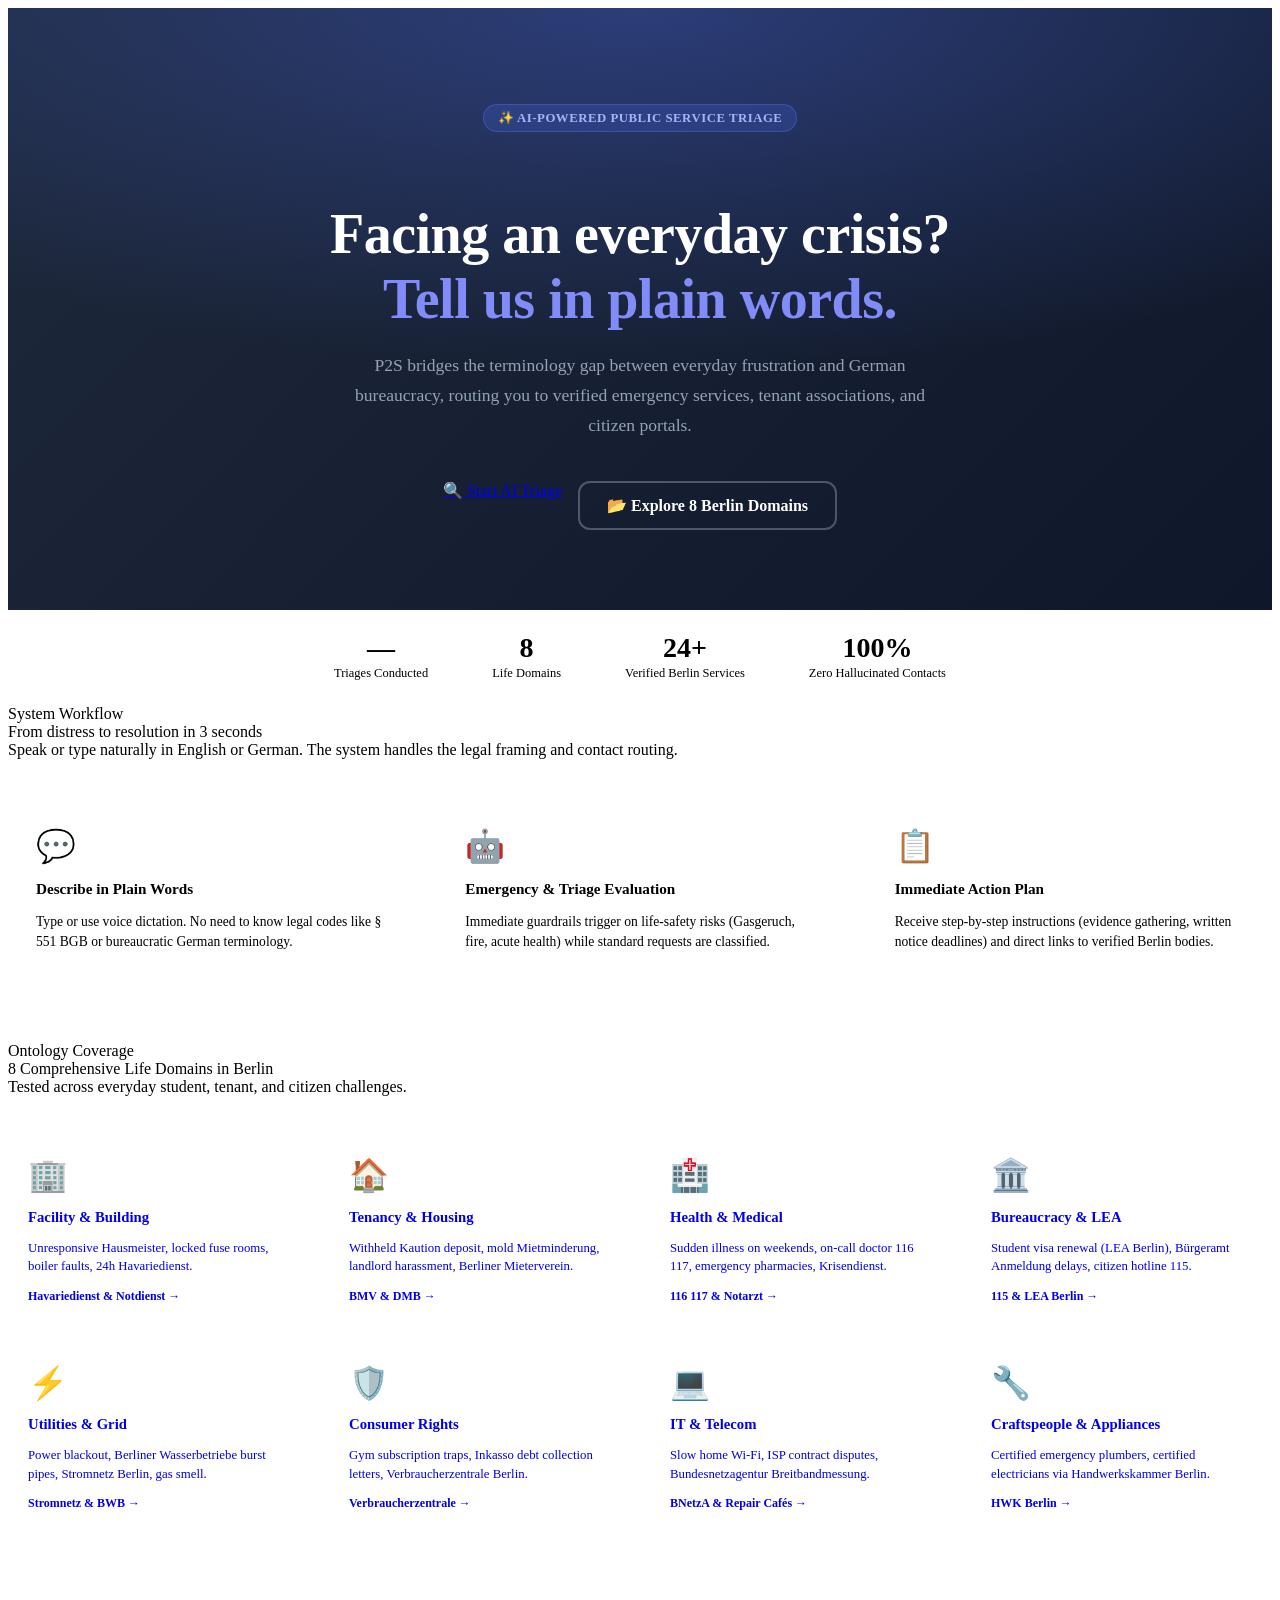
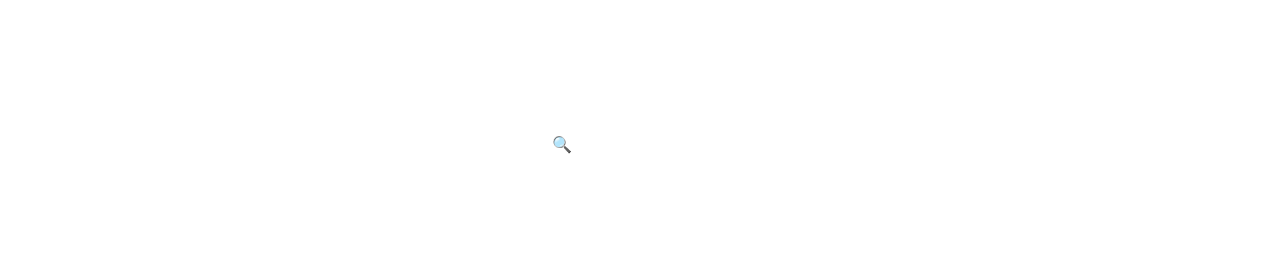
==== frontend/index.html @ 1c424cd6 "Initial commit: P2S Problem-to-Service full system with 8 domains and evaluation benchmark" ====
<!DOCTYPE html>
<html lang="en">
<head>
  <meta charset="UTF-8"/>
  <meta name="viewport" content="width=device-width,initial-scale=1.0"/>
  <title>P2S — Problem to Service</title>
  <link rel="stylesheet" href="/static/styles.css"/>
  <style>
    /* ── HERO ── */
    .hero {
      background: linear-gradient(135deg, #1E293B 0%, #0F172A 100%);
      color: #fff;
      padding: 96px 0 80px;
      text-align: center;
      position: relative;
      overflow: hidden;
    }
    .hero::before {
      content:'';
      position:absolute; inset:0;
      background: radial-gradient(ellipse 80% 60% at 50% 0%, rgba(79,110,247,.35), transparent);
    }
    .hero-content { position:relative; z-index:1; }
    .hero-eyebrow {
      display:inline-flex; align-items:center; gap:8px;
      background:rgba(79,110,247,.2); border:1px solid rgba(79,110,247,.4);
      color:#A5B4FC; font-size:.8rem; font-weight:700;
      padding:5px 14px; border-radius:99px; margin-bottom:1.5rem;
      letter-spacing:.5px; text-transform:uppercase;
    }
    .hero h1 {
      font-size: clamp(2rem,5vw,3.5rem);
      font-weight:900; line-height:1.15;
      letter-spacing:-.5px; margin-bottom:1.25rem;
    }
    .hero h1 span { color:#818CF8; }
    .hero p { font-size:1.1rem; color:#94A3B8; max-width:620px; margin:0 auto 2.5rem; line-height:1.7; }
    .hero-cta { display:flex; gap:1rem; justify-content:center; flex-wrap:wrap; }
    .hero-cta .btn-lg { border-radius:12px; }
    .hero-cta .btn-outline {
      background:transparent; border:2px solid rgba(255,255,255,.25); color:#fff; font-size:1rem;
      padding:13px 27px; border-radius:12px; display:inline-flex; align-items:center; gap:8px;
      font-weight:600; cursor:pointer; text-decoration:none; transition:all .15s;
    }
    .hero-cta .btn-outline:hover { border-color:#fff; }

    /* ── STATS STRIP ── */
    .stats-strip {
      background:#fff; border-bottom:1px solid var(--border);
      padding:1.5rem 0;
    }
    .stats-row { display:flex; justify-content:center; gap:4rem; flex-wrap:wrap; }
    .stat { text-align:center; }
    .stat-num { font-size:1.75rem; font-weight:800; color:var(--brand); line-height:1; }
    .stat-label { font-size:.78rem; color:var(--muted); margin-top:4px; font-weight:500; }

    /* ── HOW IT WORKS ── */
    .steps-row { display:grid; grid-template-columns:repeat(3,1fr); gap:1.5rem; margin-top:2.5rem; }
    .step-card {
      background:#fff; border:1px solid var(--border); border-radius:var(--radius);
      padding:1.75rem; position:relative;
    }
    .step-card::before {
      content:attr(data-step);
      position:absolute; top:-14px; left:1.5rem;
      background:var(--brand); color:#fff;
      width:28px; height:28px; border-radius:50%;
      display:grid; place-items:center;
      font-size:.75rem; font-weight:800;
    }
    .step-icon { font-size:2rem; margin-bottom:.75rem; }
    .step-card h3 { font-size:.95rem; font-weight:700; margin-bottom:.4rem; }
    .step-card p { font-size:.85rem; color:var(--muted); line-height:1.5; }

    /* ── DOMAIN CARDS ── */
    .domains-grid { display:grid; grid-template-columns:repeat(4,1fr); gap:1.25rem; margin-top:2.5rem; }
    .domain-card {
      background:#fff; border:1px solid var(--border); border-radius:var(--radius);
      padding:1.25rem; cursor:pointer; transition:all .2s; text-decoration:none;
      display:block;
    }
    .domain-card:hover {
      border-color:var(--brand); box-shadow:var(--shadow-md);
      transform:translateY(-2px);
    }
    .domain-icon { font-size:2rem; margin-bottom:.5rem; }
    .domain-card h3 { font-size:.92rem; font-weight:700; margin-bottom:.3rem; }
    .domain-card p { font-size:.8rem; color:var(--muted); line-height:1.45; }
    .domain-count { font-size:.75rem; color:var(--brand); font-weight:700; margin-top:.75rem; }

    /* ── CTA BANNER ── */
    .cta-banner {
      background:var(--brand); border-radius:var(--radius);
      padding:3rem 2.5rem; text-align:center; color:#fff;
      margin-top:3rem;
    }
    .cta-banner h2 { font-size:1.6rem; font-weight:800; margin-bottom:.5rem; }
    .cta-banner p { opacity:.85; margin-bottom:1.5rem; font-size:.95rem; }
    .cta-banner .btn {
      background:#fff; color:var(--brand); font-weight:700;
      padding:12px 28px; border-radius:10px;
    }

    @media(max-width:900px) { .domains-grid { grid-template-columns:repeat(2,1fr); } }
    @media(max-width:600px) {
      .steps-row, .domains-grid { grid-template-columns:1fr; }
      .stats-row { gap:2rem; }
    }
  </style>
</head>
<body>

<nav id="p2s-nav"></nav>

<!-- HERO -->
<section class="hero">
  <div class="container hero-content">
    <div class="hero-eyebrow">✨ AI-Powered Public Service Triage</div>
    <h1>Facing an everyday crisis?<br><span>Tell us in plain words.</span></h1>
    <p>P2S bridges the terminology gap between everyday frustration and German bureaucracy, routing you to verified emergency services, tenant associations, and citizen portals.</p>
    <div class="hero-cta">
      <a href="/triage" class="btn btn-primary btn-lg">🔍 Start AI Triage</a>
      <a href="/services" class="btn-outline">📂 Explore 8 Berlin Domains</a>
    </div>
  </div>
</section>

<!-- STATS -->
<div class="stats-strip">
  <div class="container">
    <div class="stats-row">
      <div class="stat"><div class="stat-num" id="stat-total">—</div><div class="stat-label">Triages Conducted</div></div>
      <div class="stat"><div class="stat-num">8</div><div class="stat-label">Life Domains</div></div>
      <div class="stat"><div class="stat-num">24+</div><div class="stat-label">Verified Berlin Services</div></div>
      <div class="stat"><div class="stat-num">100%</div><div class="stat-label">Zero Hallucinated Contacts</div></div>
    </div>
  </div>
</div>

<!-- HOW IT WORKS -->
<section class="section">
  <div class="container">
    <div class="section-label">System Workflow</div>
    <div class="section-title">From distress to resolution in 3 seconds</div>
    <div class="section-sub">Speak or type naturally in English or German. The system handles the legal framing and contact routing.</div>

    <div class="steps-row">
      <div class="step-card" data-step="1">
        <div class="step-icon">💬</div>
        <h3>Describe in Plain Words</h3>
        <p>Type or use voice dictation. No need to know legal codes like § 551 BGB or bureaucratic German terminology.</p>
      </div>
      <div class="step-card" data-step="2">
        <div class="step-icon">🤖</div>
        <h3>Emergency & Triage Evaluation</h3>
        <p>Immediate guardrails trigger on life-safety risks (Gasgeruch, fire, acute health) while standard requests are classified.</p>
      </div>
      <div class="step-card" data-step="3">
        <div class="step-icon">📋</div>
        <h3>Immediate Action Plan</h3>
        <p>Receive step-by-step instructions (evidence gathering, written notice deadlines) and direct links to verified Berlin bodies.</p>
      </div>
    </div>
  </div>
</section>

<!-- DOMAINS -->
<section class="section" style="background:var(--bg-2); padding:3rem 0;">
  <div class="container">
    <div class="section-label">Ontology Coverage</div>
    <div class="section-title">8 Comprehensive Life Domains in Berlin</div>
    <div class="section-sub">Tested across everyday student, tenant, and citizen challenges.</div>

    <div class="domains-grid">
      <a class="domain-card" href="/triage">
        <div class="domain-icon">🏢</div>
        <h3>Facility & Building</h3>
        <p>Unresponsive Hausmeister, locked fuse rooms, boiler faults, 24h Havariedienst.</p>
        <div class="domain-count">Havariedienst & Notdienst →</div>
      </a>
      <a class="domain-card" href="/triage">
        <div class="domain-icon">🏠</div>
        <h3>Tenancy & Housing</h3>
        <p>Withheld Kaution deposit, mold Mietminderung, landlord harassment, Berliner Mieterverein.</p>
        <div class="domain-count">BMV & DMB →</div>
      </a>
      <a class="domain-card" href="/triage">
        <div class="domain-icon">🏥</div>
        <h3>Health & Medical</h3>
        <p>Sudden illness on weekends, on-call doctor 116 117, emergency pharmacies, Krisendienst.</p>
        <div class="domain-count">116 117 & Notarzt →</div>
      </a>
      <a class="domain-card" href="/triage">
        <div class="domain-icon">🏛️</div>
        <h3>Bureaucracy & LEA</h3>
        <p>Student visa renewal (LEA Berlin), Bürgeramt Anmeldung delays, citizen hotline 115.</p>
        <div class="domain-count">115 & LEA Berlin →</div>
      </a>
      <a class="domain-card" href="/triage">
        <div class="domain-icon">⚡</div>
        <h3>Utilities & Grid</h3>
        <p>Power blackout, Berliner Wasserbetriebe burst pipes, Stromnetz Berlin, gas smell.</p>
        <div class="domain-count">Stromnetz & BWB →</div>
      </a>
      <a class="domain-card" href="/triage">
        <div class="domain-icon">🛡️</div>
        <h3>Consumer Rights</h3>
        <p>Gym subscription traps, Inkasso debt collection letters, Verbraucherzentrale Berlin.</p>
        <div class="domain-count">Verbraucherzentrale →</div>
      </a>
      <a class="domain-card" href="/triage">
        <div class="domain-icon">💻</div>
        <h3>IT & Telecom</h3>
        <p>Slow home Wi-Fi, ISP contract disputes, Bundesnetzagentur Breitbandmessung.</p>
        <div class="domain-count">BNetzA & Repair Cafés →</div>
      </a>
      <a class="domain-card" href="/triage">
        <div class="domain-icon">🔧</div>
        <h3>Craftspeople & Appliances</h3>
        <p>Certified emergency plumbers, certified electricians via Handwerkskammer Berlin.</p>
        <div class="domain-count">HWK Berlin →</div>
      </a>
    </div>

    <div class="cta-banner">
      <h2>Have a problem right now?</h2>
      <p>Describe your issue and get a tailored step-by-step action plan in seconds.</p>
      <a href="/triage" class="btn">🔍 Launch Triage Engine</a>
    </div>
  </div>
</section>

<footer id="p2s-footer"></footer>
<div id="toast"></div>
<script src="/static/nav.js"></script>
<script>
  fetch('/api/stats/summary').then(r=>r.json()).then(d=>{
    document.getElementById('stat-total').textContent = d.total_sessions ?? '0';
  }).catch(()=>{});
</script>
</body>
</html>
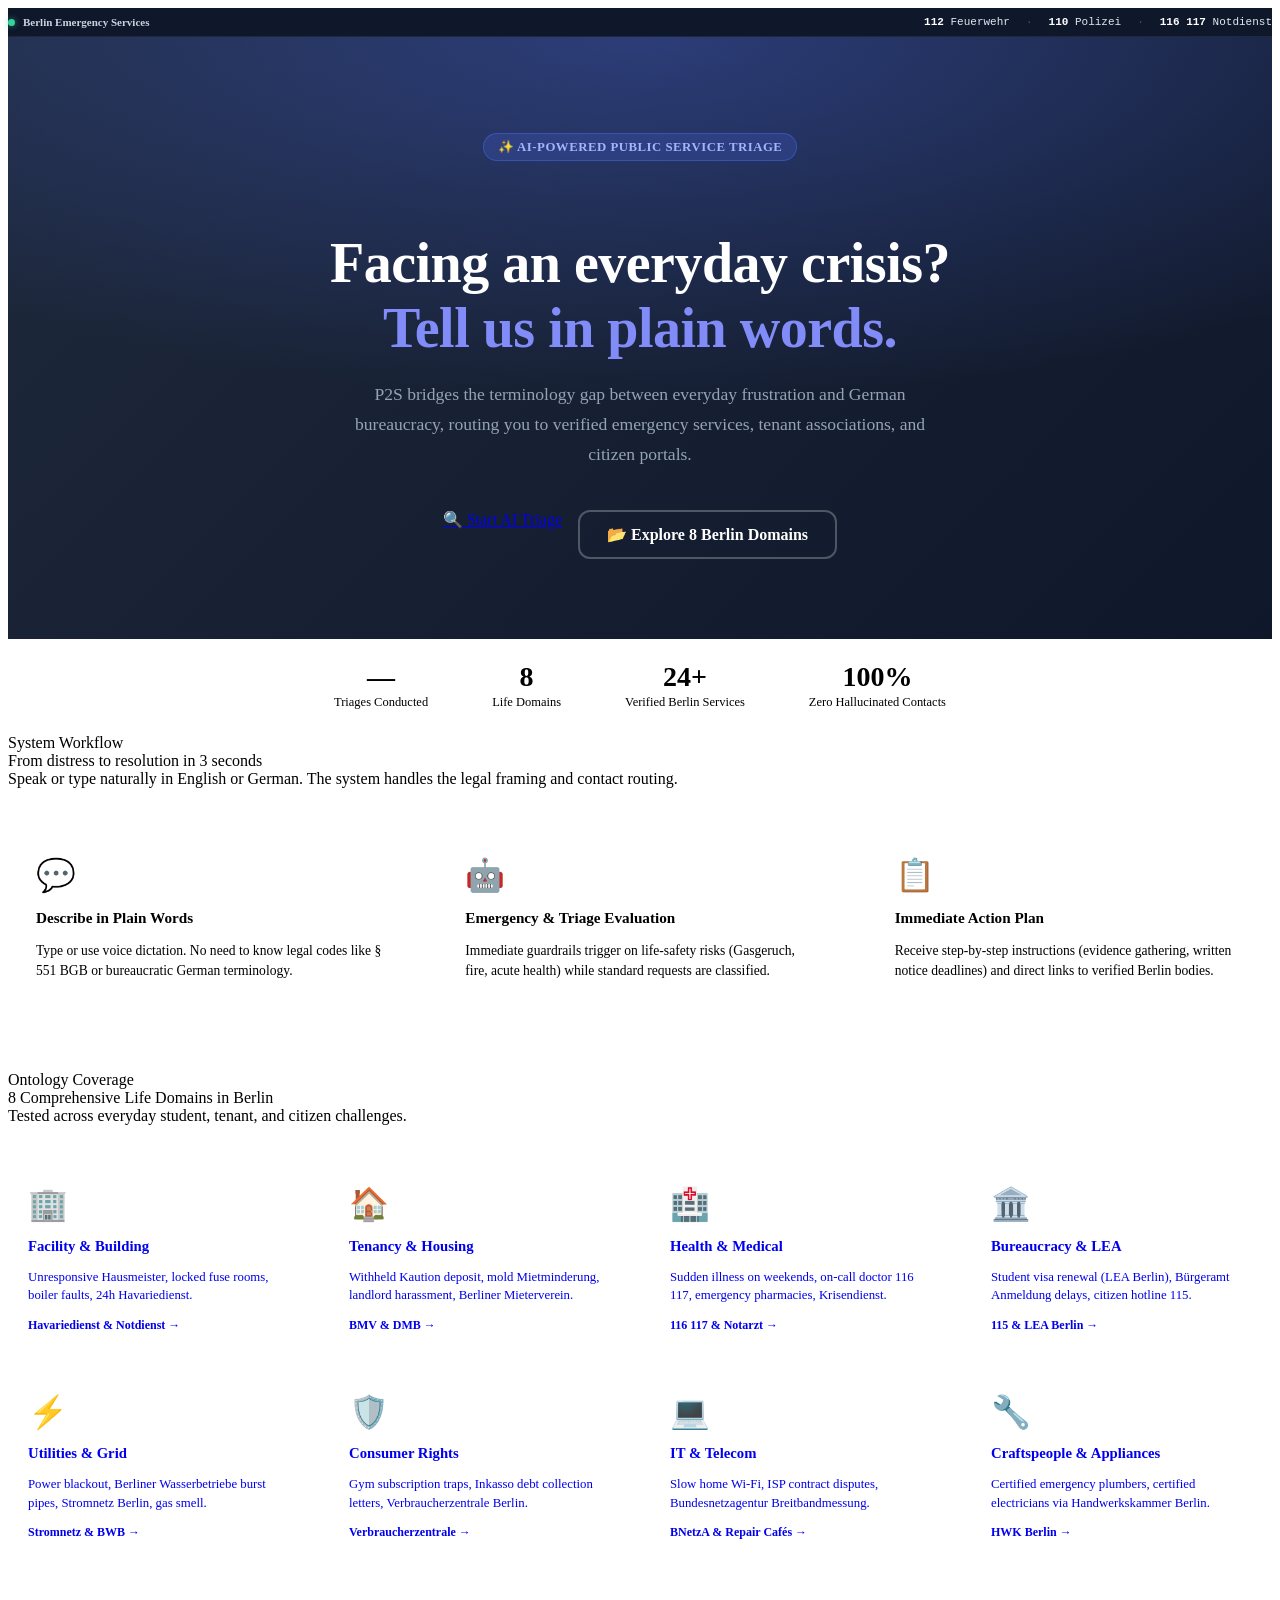
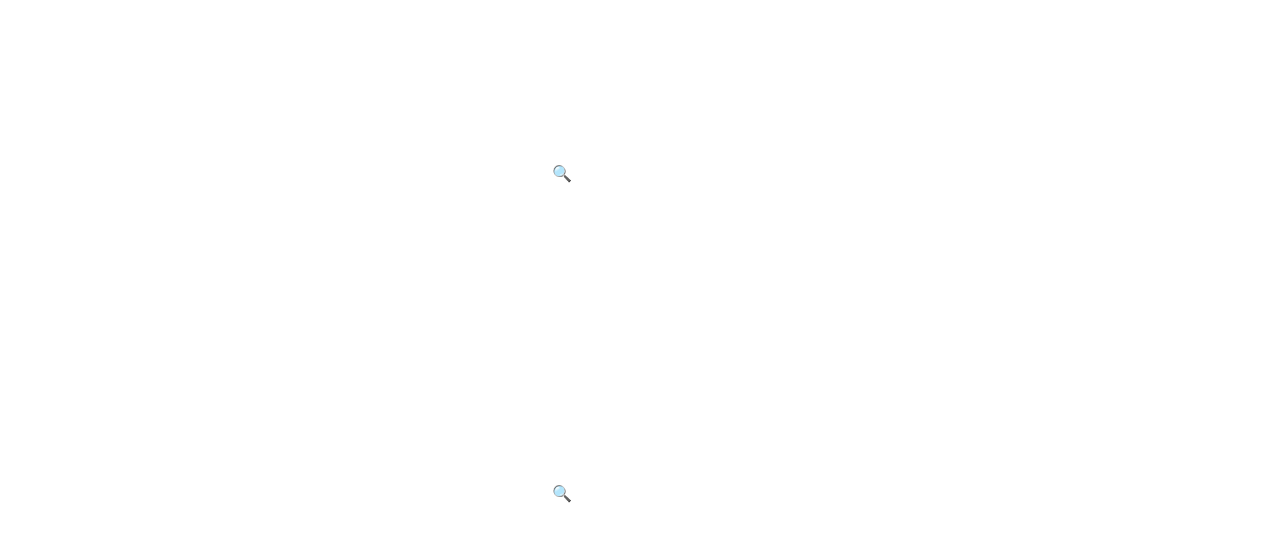
==== commit d7c0625b: "feat(ui): add statutory coverage accordion, emergency banner, and audit 24 services" ====
--- a/frontend/index.html
+++ b/frontend/index.html
@@ -102,6 +102,7 @@
     }
 
     @media(max-width:900px) { .domains-grid { grid-template-columns:repeat(2,1fr); } }
+    @media(max-width:768px) { .statutory-grid { grid-template-columns:1fr !important; } }
     @media(max-width:600px) {
       .steps-row, .domains-grid { grid-template-columns:1fr; }
       .stats-row { gap:2rem; }
@@ -109,6 +110,23 @@
   </style>
 </head>
 <body>
+
+<!-- EMERGENCY BAR -->
+<aside class="emergency-topbar" style="background:#0F172A; color:#E2E8F0; border-bottom:1px solid #1E293B; font-size:11px; font-weight:500; padding:8px 0;">
+  <div class="container" style="display:flex; flex-wrap:wrap; align-items:center; justify-content:space-between; gap:8px;">
+    <div style="display:flex; align-items:center; gap:8px;">
+      <span style="display:inline-block; width:7px; height:7px; border-radius:50%; background:#34D399; box-shadow:0 0 6px rgba(52,211,153,.6);"></span>
+      <span style="color:#CBD5E1; font-weight:600;">Berlin Emergency Services</span>
+    </div>
+    <div style="display:flex; align-items:center; gap:16px; font-family:ui-monospace,SFMono-Regular,Menlo,Monaco,Consolas,monospace;">
+      <a href="tel:112" style="color:#E2E8F0; text-decoration:none;"><strong style="color:#fff;">112</strong> Feuerwehr</a>
+      <span style="color:#475569;">·</span>
+      <a href="tel:110" style="color:#E2E8F0; text-decoration:none;"><strong style="color:#fff;">110</strong> Polizei</a>
+      <span style="color:#475569;">·</span>
+      <a href="tel:116117" style="color:#E2E8F0; text-decoration:none;"><strong style="color:#fff;">116 117</strong> Notdienst</a>
+    </div>
+  </div>
+</aside>
 
 <nav id="p2s-nav"></nav>
 
@@ -230,6 +248,14 @@
   </div>
 </section>
 
+    <div class="cta-banner">
+      <h2>Have a problem right now?</h2>
+      <p>Describe your issue and get a tailored step-by-step action plan in seconds.</p>
+      <a href="/triage" class="btn">🔍 Launch Triage Engine</a>
+    </div>
+  </div>
+</section>
+
 <footer id="p2s-footer"></footer>
 <div id="toast"></div>
 <script src="/static/nav.js"></script>
